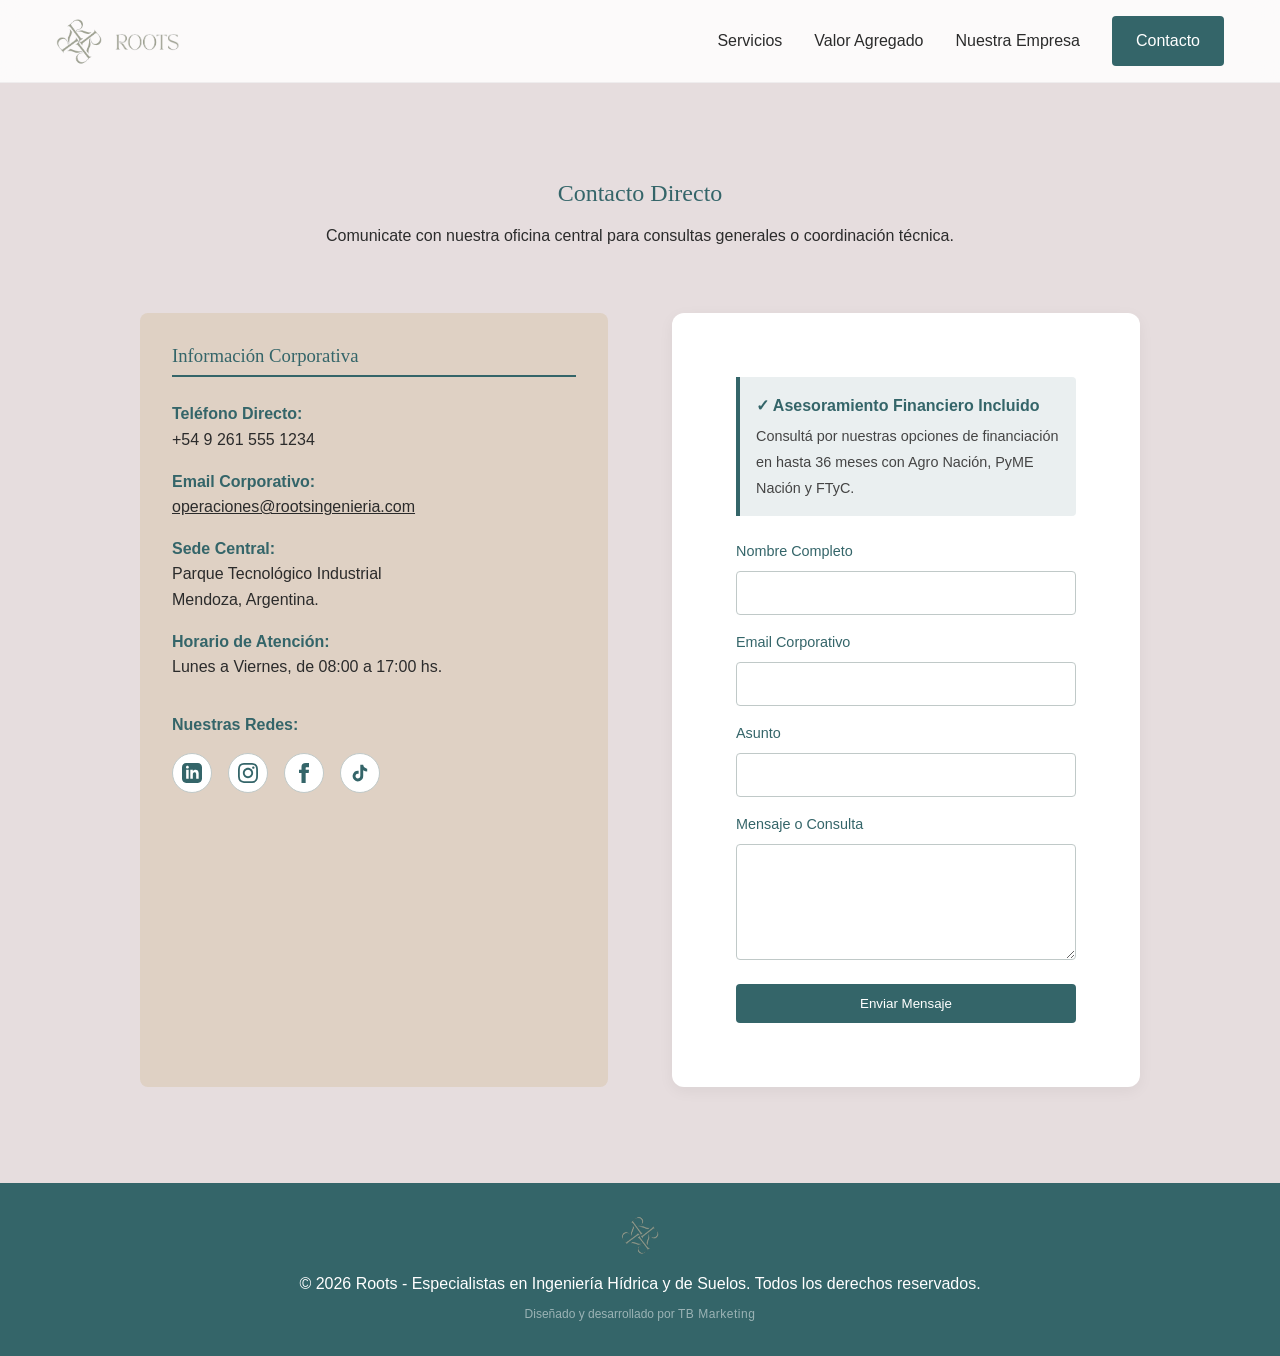
==== public/contacto.html @ 7a791fb0 "chore: move static assets to public directory for cloudflare deploy" ====
<!DOCTYPE html>
<html lang="es">
<head>
    <meta charset="UTF-8">
    <meta name="viewport" content="width=device-width, initial-scale=1.0">
    <title>Contacto | Roots Ingeniería</title>
    <link rel="icon" href="img/favicon.png" type="image/png">
    <meta name="description" content="Comunicate con Roots para consultas generales. Información de contacto, sede central y horarios.">
    
    <!-- Open Graph y Twitter Cards -->
    <meta property="og:type" content="website">
    <meta property="og:url" content="https://www.tudominio-roots.com.ar/">
    <meta property="og:title" content="Roots | Ingeniería Hídrica y Movimiento de Suelos">
    <meta property="og:description" content="Soluciones corporativas de alta eficiencia para el desarrollo agrícola y la gestión estratégica de recursos hídricos en la región de Cuyo.">
    <meta property="og:image" content="https://www.tudominio-roots.com.ar/img/og-roots.png">

    <meta name="twitter:card" content="summary_large_image">
    <meta name="twitter:title" content="Roots | Ingeniería Hídrica y Movimiento de Suelos">
    <meta name="twitter:description" content="Soluciones corporativas de alta eficiencia para el desarrollo agrícola y la gestión estratégica de recursos hídricos en la región de Cuyo.">
    <meta name="twitter:image" content="https://www.tudominio-roots.com.ar/img/og-roots.png">
    
    <!-- CSS y Variables -->
    <link rel="stylesheet" href="style.css?v=2.0">
</head>
<body>
    <!-- Encabezado Corporativo Multidireccional -->
    <header class="site-header">
        <div class="container">
            <a href="index.html" class="brand-logo">
                <img src="img/logo/roots_logo.png" alt="Roots Isotipo" class="logo-icon">
                <img src="img/logo/roots-logo-letras.png" alt="Roots Logotipo" class="logo-text">
            </a>
            <button class="mobile-toggle" aria-label="Abrir menú de navegación">☰</button>
            <!-- Navegación B2B -->
            <nav class="main-nav">
                <ul>
                    <li><a href="servicios.html">Servicios</a></li>
                    <li><a href="valor-agregado.html">Valor Agregado</a></li>
                    <li><a href="nuestra-empresa.html">Nuestra Empresa</a></li>
                    <li><a href="contacto.html" class="btn btn-primary">Contacto</a></li>
                </ul>
            </nav>
        </div>
    </header>
    <div class="menu-overlay"></div>

    <main>
        <!-- Componente: Contacto -->
        <section class="contact-section" id="contacto">
            <div class="container">
                <h1 style="text-align: center;">Contacto Directo</h1>
                <p style="text-align: center; margin-bottom: var(--spacing-lg);">Comunicate con nuestra oficina central para consultas generales o coordinación técnica.</p>
                
                <div style="display: grid; grid-template-columns: repeat(auto-fit, minmax(300px, 1fr)); gap: var(--spacing-lg); max-width: 1000px; margin: 0 auto;">
                    
                    <!-- Información de Contacto -->
                    <div class="contact-info" style="background-color: var(--color-earth-light); padding: var(--spacing-md); border-radius: var(--radius-md);">
                        <h3 style="border-bottom: 2px solid var(--color-primary); padding-bottom: 0.5rem; margin-bottom: 1.5rem;">Información Corporativa</h3>
                        
                        <div style="margin-bottom: 1rem;">
                            <strong style="color: var(--color-primary); display: block;">Teléfono Directo:</strong>
                            <span>+54 9 261 555 1234</span>
                        </div>
                        
                        <div style="margin-bottom: 1rem;">
                            <strong style="color: var(--color-primary); display: block;">Email Corporativo:</strong>
                            <a href="mailto:operaciones@rootsingenieria.com" style="text-decoration: underline;">operaciones@rootsingenieria.com</a>
                        </div>
                        
                        <div style="margin-bottom: 1rem;">
                            <strong style="color: var(--color-primary); display: block;">Sede Central:</strong>
                            <span>Parque Tecnológico Industrial<br>Mendoza, Argentina.</span>
                        </div>
                        
                        <div>
                            <strong style="color: var(--color-primary); display: block;">Horario de Atención:</strong>
                            <span>Lunes a Viernes, de 08:00 a 17:00 hs.</span>
                        </div>

                        <!-- NUEVA SECCIÓN: Nuestras Redes -->
                        <div style="margin-top: 2rem;">
                            <strong style="color: var(--color-primary); display: block; margin-bottom: 0.5rem;">Nuestras Redes:</strong>
                            <div class="social-icons">
                                <a href="#" class="social-icon" aria-label="LinkedIn">
                                    <svg viewBox="0 0 24 24"><path d="M19 0h-14c-2.761 0-5 2.239-5 5v14c0 2.761 2.239 5 5 5h14c2.762 0 5-2.239 5-5v-14c0-2.761-2.238-5-5-5zm-11 19h-3v-11h3v11zm-1.5-12.268c-.966 0-1.75-.79-1.75-1.764s.784-1.764 1.75-1.764 1.75.79 1.75 1.764-.783 1.764-1.75 1.764zm13.5 12.268h-3v-5.604c0-3.368-4-3.113-4 0v5.604h-3v-11h3v1.765c1.396-2.586 7-2.777 7 2.476v6.759z"/></svg>
                                </a>
                                <a href="#" class="social-icon" aria-label="Instagram">
                                    <svg viewBox="0 0 24 24"><path d="M12 2.163c3.204 0 3.584.012 4.85.07 3.252.148 4.771 1.691 4.919 4.919.058 1.265.069 1.645.069 4.849 0 3.205-.012 3.584-.069 4.849-.149 3.225-1.664 4.771-4.919 4.919-1.266.058-1.644.07-4.85.07-3.204 0-3.584-.012-4.849-.07-3.26-.149-4.771-1.699-4.919-4.92-.058-1.265-.07-1.644-.07-4.849 0-3.204.013-3.583.07-4.849.149-3.227 1.664-4.771 4.919-4.919 1.266-.057 1.645-.069 4.849-.069zm0-2.163c-3.259 0-3.667.014-4.947.072-4.358.2-6.78 2.618-6.98 6.98-.059 1.281-.073 1.689-.073 4.948 0 3.259.014 3.668.072 4.948.2 4.358 2.618 6.78 6.98 6.98 1.281.058 1.689.072 4.948.072 3.259 0 3.668-.014 4.948-.072 4.354-.2 6.782-2.618 6.979-6.98.059-1.28.073-1.689.073-4.948 0-3.259-.014-3.667-.072-4.947-.196-4.354-2.617-6.78-6.979-6.98-1.281-.059-1.69-.073-4.949-.073zm0 5.838c-3.403 0-6.162 2.759-6.162 6.162s2.759 6.163 6.162 6.163 6.162-2.759 6.162-6.163-2.759-6.162-6.162-6.162zm0 10.162c-2.209 0-4-1.79-4-4 0-2.209 1.791-4 4-4s4 1.791 4 4c0 2.21-1.791 4-4 4zm6.406-11.845c-.796 0-1.441.645-1.441 1.44s.645 1.44 1.441 1.44c.795 0 1.439-.645 1.439-1.44s-.644-1.44-1.439-1.44z"/></svg>
                                </a>
                                <a href="#" class="social-icon" aria-label="Facebook">
                                    <svg viewBox="0 0 24 24"><path d="M9 8h-3v4h3v12h5v-12h3.642l.358-4h-4v-1.667c0-.955.192-1.333 1.115-1.333h2.885v-5h-3.808c-3.596 0-5.192 1.583-5.192 4.615v3.385z"/></svg>
                                </a>
                                <a href="#" class="social-icon" aria-label="TikTok">
                                    <svg viewBox="0 0 24 24" xmlns="http://www.w3.org/2000/svg">
                                        <path d="M19.59 6.69a4.83 4.83 0 0 1-3.77-4.25V2h-3.45v13.67a2.89 2.89 0 0 1-5.2 1.74 2.89 2.89 0 0 1 2.31-4.64 2.93 2.93 0 0 1 .88.13V9.4a6.84 6.84 0 0 0-1-.05A6.33 6.33 0 0 0 5 20.1a6.34 6.34 0 0 0 10.86-4.43v-7a8.16 8.16 0 0 0 4.77 1.52v-3.4a4.85 4.85 0 0 1-1-.1z"/>
                                    </svg>
                                </a>
                            </div>
                        </div>
                    </div>
                    
                    <!-- Formulario de Contacto Simple -->
                    <div class="contact-form-wrapper quote-wrapper" style="margin: 0; max-width: 100%; box-shadow: 0 4px 15px rgba(0,0,0,0.05);">
                        <div class="finance-badge" style="background-color: rgba(52, 101, 105, 0.1); border-left: 4px solid var(--color-primary); padding: 1rem; margin-bottom: 1.5rem; border-radius: 0 var(--radius-sm) var(--radius-sm) 0;">
                            <strong style="color: var(--color-primary); display: block; margin-bottom: 0.3rem;">✓ Asesoramiento Financiero Incluido</strong>
                            <span style="font-size: 0.9rem; color: #444;">Consultá por nuestras opciones de financiación en hasta 36 meses con Agro Nación, PyME Nación y FTyC.</span>
                        </div>
                        <form class="quote-form" action="#" method="POST">
                            <div class="form-group-full">
                                <label for="nombre_contacto" class="form-label">Nombre Completo</label>
                                <input type="text" id="nombre_contacto" name="nombre_contacto" class="form-control" required>
                            </div>
                            <div class="form-group-full">
                                <label for="email_contacto" class="form-label">Email Corporativo</label>
                                <input type="email" id="email_contacto" name="email_contacto" class="form-control" required>
                            </div>
                            <div class="form-group-full">
                                <label for="asunto" class="form-label">Asunto</label>
                                <input type="text" id="asunto" name="asunto" class="form-control" required>
                            </div>
                            <div class="form-group-full">
                                <label for="mensaje" class="form-label">Mensaje o Consulta</label>
                                <textarea id="mensaje" name="mensaje" class="form-control" rows="5" required></textarea>
                            </div>
                            <button type="submit" class="btn btn-primary" style="width: 100%;">Enviar Mensaje</button>
                        </form>
                    </div>

                </div>
            </div>
        </section>
    </main>

    <!-- Pie de Página -->
    <footer class="site-footer">
        <div class="container">
            <img src="img/logo/roots_logo.png" alt="Roots" style="max-height: 40px; margin: 0 auto 1rem; display: block; opacity: 0.8;">
            <p>&copy; 2026 Roots - Especialistas en Ingeniería Hídrica y de Suelos. Todos los derechos reservados.</p>
            <p style="font-size: 0.75rem; margin-top: 0.5rem; opacity: 0.5; font-weight: 300;">Diseñado y desarrollado por <strong style="font-weight: 500; letter-spacing: 0.5px;">TB Marketing</strong></p>
        </div>
    </footer>
    <script>
        document.addEventListener('DOMContentLoaded', () => {
            const mobileToggle = document.querySelector('.mobile-toggle');
            const mainNav = document.querySelector('.main-nav');
            const menuOverlay = document.querySelector('.menu-overlay');

            function toggleMenu() {
                mainNav.classList.toggle('active');
                menuOverlay.classList.toggle('active');
                mobileToggle.innerHTML = mainNav.classList.contains('active') ? '✕' : '☰';
            }

            mobileToggle.addEventListener('click', toggleMenu);
            menuOverlay.addEventListener('click', toggleMenu);
        });
    </script>
</body>
</html>
---- public/style.css ----
KW/*
 * Roots Corporate Website
 * Design System and Styling
 */

/* Tipografía de Google Fonts (Poppins para UI/Texto) */
@import url('https://fonts.googleapis.com/css2?family=Poppins:wght@300;400;500;600;700&display=swap');

/* Fuentes Custom (RoxboroughCF y Tan pearl) - Requieren archivos locales en /fonts */
@font-face {
    font-family: 'RoxboroughCF';
    src: url('fonts/RoxboroughCF-Regular.woff2') format('woff2'),
         url('fonts/RoxboroughCF-Regular.woff') format('woff');
    font-weight: normal;
    font-style: normal;
    font-display: swap; /* Core Web Vitals: Prevenir FOIT */
}

@font-face {
    font-family: 'RoxboroughCF';
    src: url('fonts/RoxboroughCF-Bold.woff2') format('woff2'),
         url('fonts/RoxboroughCF-Bold.woff') format('woff');
    font-weight: bold;
    font-style: normal;
    font-display: swap;
}

@font-face {
    font-family: 'Tan pearl';
    src: url('fonts/TAN-PEARL.woff2') format('woff2'),
         url('fonts/TAN-PEARL.woff') format('woff');
    font-weight: normal;
    font-style: normal;
    font-display: swap;
}

/* Sistema de Diseño: Variables Globales */
:root {
    /* Paleta de Colores (Brand Guidelines) */
    --color-primary: #346569;     /* Verde/Teal oscuro: Navegación, CTAs, confianza */
    --color-earth-dark: #9fa291;  /* Tono tierra oscuro: Fondos secundarios, contraste */
    --color-earth-light: #dfd1c4; /* Tono tierra claro: Tarjetas, bloques de servicios */
    --color-gray-dark: #c0c9c8;   /* Gris medio: Bordes, divisiones, textos secundarios */
    --color-gray-light: #e6ddde;  /* Gris muy claro: Fondos generales, respiro visual */

    /* Tipografía */
    --font-heading: 'RoxboroughCF', serif;
    --font-body: 'Poppins', sans-serif;
    --font-logo: 'Tan pearl', serif;

    /* Espaciado y Layout (Grid de 8px base) */
    --container-max-width: 1200px;
    --spacing-xs: 0.5rem;
    --spacing-sm: 1rem;
    --spacing-md: 2rem;
    --spacing-lg: 4rem;
    --spacing-xl: 6rem;
    
    /* Bordes (Solidez corporativa) */
    --radius-sm: 4px;
    --radius-md: 8px;
    --radius-lg: 12px;
}

/* ==========================================================================
   CSS Reset & Base
   ========================================================================== */
*, *::before, *::after {
    box-sizing: border-box;
    margin: 0;
    padding: 0;
}

/* Bloqueo estricto de desbordes horizontales */
html, body {
    overflow-x: hidden;
    width: 100%;
}

body {
    font-family: var(--font-body);
    color: #2b2b2b; /* Alto contraste para lectura técnica */
    background-color: var(--color-gray-light);
    line-height: 1.6;
    -webkit-font-smoothing: antialiased;
    -moz-osx-font-smoothing: grayscale;
}

h1, h2, h3, h4, h5, h6 {
    font-family: var(--font-heading);
    color: var(--color-primary);
    font-weight: normal;
    line-height: 1.2;
    margin-bottom: var(--spacing-sm);
}

a {
    text-decoration: none;
    color: inherit;
    transition: color 0.3s ease;
}

a:hover {
    color: var(--color-primary);
}

/* Optimización Core Web Vitals: Cero CLS en multimedia */
img, video, picture {
    display: block;
    max-width: 100%;
    height: auto;
}

.img-responsive {
    width: 100%;
    height: auto;
    object-fit: cover;
}

.border-radius-sm {
    border-radius: var(--radius-sm);
}


/* ==========================================================================
   Utilidades Estructurales
   ========================================================================== */
.container {
    width: 100%;
    max-width: var(--container-max-width);
    margin: 0 auto;
    padding: 0 var(--spacing-sm);
}

section {
    padding: var(--spacing-xl) 0;
}

/* ==========================================================================
   Componentes Globales
   ========================================================================== */
/* Contenedor del Logo Combinado (Imagotipo) */
.brand-logo {
    display: flex;
    align-items: center;
    gap: 12px; /* Separación elegante entre el ícono y las letras */
    text-decoration: none;
}

/* Control estricto del tamaño del Ícono (Monograma) */
.brand-logo .logo-icon {
    max-height: 48px; /* Tamaño base corporativo */
    width: auto;
    object-fit: contain;
    display: block;
}

/* Control estricto del tamaño de las Letras */
.brand-logo .logo-text {
    max-height: 22px; /* Las letras deben ser visualmente más pequeñas en alto que el ícono */
    width: auto;
    object-fit: contain;
    display: block;
}

.btn {
    display: inline-flex;
    justify-content: center;
    align-items: center;
    padding: 0.75rem 1.5rem;
    border-radius: var(--radius-sm);
    font-family: var(--font-body);
    font-weight: 500;
    text-align: center;
    cursor: pointer;
    transition: background-color 0.3s ease, color 0.3s ease, transform 0.2s ease;
    border: none;
}

.btn-primary {
    background-color: var(--color-primary);
    color: #fff;
}

.btn-primary:hover {
    background-color: #234749; /* Darker primary for hover */
    color: #fff;
}

/* ==========================================================================
   Layout B2B Modular
   ========================================================================== */
/* Header */
.site-header {
    position: sticky;
    top: 0;
    z-index: 1000;
    background-color: rgba(255, 255, 255, 0.85); /* Blanco semi-transparente */
    backdrop-filter: blur(12px);
    -webkit-backdrop-filter: blur(12px);
    transition: background-color 0.3s ease, box-shadow 0.3s ease, padding 0.3s ease;
    border-bottom: 1px solid rgba(0, 0, 0, 0.05);
    padding: var(--spacing-sm) 0;
}

.site-header .container {
    display: flex;
    justify-content: space-between;
    align-items: center;
}

.main-nav ul {
    list-style: none;
    display: flex;
    gap: var(--spacing-md);
    align-items: center;
}

.main-nav a {
    font-weight: 500;
}

/* Componente 1: Hero */
.hero {
    position: relative;
    padding: 10rem 0;
    color: #fff;
    overflow: hidden;
}

.hero-bg {
    position: absolute;
    top: 0;
    left: 0;
    width: 100%;
    height: 100%;
    z-index: -2;
}

.hero-bg img {
    width: 100%;
    height: 100%;
    object-fit: cover;
}

/* Overlay para contraste de texto B2B */
.hero::after {
    content: '';
    position: absolute;
    top: 0;
    left: 0;
    width: 100%;
    height: 100%;
    background: rgba(52, 101, 105, 0.75); /* --color-primary con opacidad */
    z-index: -1;
}

.hero-content h1 {
    color: #fff;
    font-size: clamp(2.5rem, 5vw, 4.5rem); /* Tipografía fluida */
    max-width: 800px;
}

.hero-content p {
    font-size: 1.25rem;
    max-width: 600px;
    margin-bottom: var(--spacing-md);
}

/* Componente 2: Tríada de Valor */
.value-triad {
    background-color: #fff;
}

.grid-3-col {
    display: grid;
    grid-template-columns: repeat(auto-fit, minmax(300px, 1fr));
    gap: var(--spacing-md);
}

.value-card {
    background-color: var(--color-earth-light);
    padding: var(--spacing-md);
    border-radius: var(--radius-md);
    border-top: 4px solid var(--color-primary); /* Elemento de solidez técnica */
    transition: transform 0.3s ease;
}

.value-card:hover {
    transform: translateY(-5px);
}

.value-card p {
    color: #4a4a4a;
}

/* Componente 3: Servicios */
.services-grid {
    display: grid;
    grid-template-columns: repeat(auto-fit, minmax(260px, 1fr));
    gap: var(--spacing-md);
    margin-top: var(--spacing-lg);
}

.service-card {
    background-color: #fff;
    border-radius: var(--radius-md);
    overflow: hidden;
    box-shadow: 0 4px 6px rgba(0,0,0,0.05);
    border: 1px solid var(--color-gray-dark);
}

.service-card img {
    width: 100%;
    aspect-ratio: 16/9; /* Core Web Vitals: Mantiene el layout estable */
    object-fit: cover;
}

.service-card-content {
    padding: var(--spacing-sm);
}

.service-card h3 {
    font-size: 1.5rem;
}

/* Componente 4: Formulario de Cotización */
.quote-section {
    background-color: var(--color-earth-dark);
}

.quote-section h2, .quote-section > .container > p {
    color: #fff;
    text-align: center;
}

.quote-wrapper {
    background-color: #fff;
    color: #333;
    padding: var(--spacing-lg);
    border-radius: var(--radius-lg);
    max-width: 800px;
    margin: var(--spacing-md) auto 0;
    box-shadow: 0 10px 30px rgba(0,0,0,0.1);
}

.quote-form .form-row {
    display: flex;
    flex-wrap: wrap;
    gap: var(--spacing-md);
    margin-bottom: var(--spacing-sm);
}

.quote-form .form-group {
    flex: 1 1 calc(50% - var(--spacing-md));
    min-width: 250px;
}

.form-group-full {
    width: 100%;
    margin-bottom: var(--spacing-sm);
}

.form-label {
    display: block;
    margin-bottom: 0.5rem;
    font-weight: 500;
    font-size: 0.9rem;
    color: var(--color-primary);
}

.form-control {
    width: 100%;
    padding: 0.75rem;
    border: 1px solid var(--color-gray-dark);
    border-radius: var(--radius-sm);
    font-family: var(--font-body);
    font-size: 1rem;
    transition: border-color 0.3s ease, box-shadow 0.3s ease;
}

.form-control:focus {
    outline: none;
    border-color: var(--color-primary);
    box-shadow: 0 0 0 3px rgba(52, 101, 105, 0.1);
}

textarea.form-control {
    resize: vertical;
}

.site-footer {
    background-color: var(--color-primary);
    color: #fff;
    padding: var(--spacing-md) 0;
    text-align: center;
}

/* ==========================================================================
   Nuevas Clases Corporativas (Refactorización)
   ========================================================================== */

/* Filas Alternas (Servicios) */
.service-row {
    display: flex;
    flex-wrap: wrap;
    align-items: center;
    gap: var(--spacing-lg);
    margin-bottom: var(--spacing-xl);
}

.service-row-reverse {
    flex-direction: row-reverse;
}

.service-row-image, .service-row-content {
    flex: 1 1 500px;
}

.service-row-image img {
    border-radius: var(--radius-lg);
    box-shadow: 0 15px 35px rgba(0,0,0,0.1);
}

.service-row-content h2 {
    font-size: 2.5rem;
    margin-bottom: var(--spacing-md);
}

.service-row-content ul {
    list-style: none;
    margin-top: var(--spacing-md);
}

.service-row-content li {
    position: relative;
    padding-left: 1.5rem;
    margin-bottom: 0.5rem;
    font-weight: 500;
}

.service-row-content li::before {
    content: '→';
    position: absolute;
    left: 0;
    color: var(--color-primary);
}

/* Banner Ambiental */
.eco-banner {
    background-color: var(--color-primary);
    color: #fff;
    padding: var(--spacing-lg) 0;
    text-align: center;
}

.eco-banner h2 {
    color: #fff;
    margin-bottom: var(--spacing-sm);
}

.eco-banner p {
    max-width: 800px;
    margin: 0 auto;
    font-size: 1.1rem;
    opacity: 0.9;
}

/* Grid del Equipo */
.team-grid {
    display: grid;
    grid-template-columns: repeat(auto-fit, minmax(250px, 1fr));
    gap: var(--spacing-lg);
    margin-top: var(--spacing-lg);
}

.team-member {
    text-align: center;
}

.team-photo {
    width: 200px;
    height: 200px;
    margin: 0 auto var(--spacing-sm);
    border-radius: 50%;
    overflow: hidden;
    border: 5px solid var(--color-earth-light);
}

.team-photo img {
    width: 100%;
    height: 100%;
    object-fit: cover;
}

.team-member h4 {
    font-family: var(--font-body);
    font-weight: 700;
    margin-bottom: 0.2rem;
}

.team-member span {
    color: var(--color-primary);
    font-size: 0.9rem;
    text-transform: uppercase;
    letter-spacing: 1px;
}

/* Redes Sociales (Omnicanal) */
.social-icons {
    display: flex;
    gap: var(--spacing-sm);
    margin-top: var(--spacing-sm);
}

.social-icon {
    display: flex;
    justify-content: center;
    align-items: center;
    width: 40px;
    height: 40px;
    border-radius: 50%;
    background-color: #fff;
    color: var(--color-primary);
    border: 1px solid var(--color-gray-dark);
    transition: all 0.3s ease;
}

.social-icon svg {
    width: 20px;
    height: 20px;
    fill: currentColor;
}

.social-icon:hover {
    background-color: var(--color-primary);
    color: #fff;
    transform: scale(1.1);
}

/* Diferenciales */
.diff-grid {
    display: grid;
    grid-template-columns: repeat(auto-fit, minmax(200px, 1fr));
    gap: var(--spacing-md);
    margin: var(--spacing-lg) 0;
}

.diff-item {
    text-align: center;
    padding: var(--spacing-md);
    background: #fff;
    border-radius: var(--radius-md);
    box-shadow: 0 5px 15px rgba(0,0,0,0.05);
}

.diff-item h4 {
    font-family: var(--font-body);
    font-weight: 600;
    color: var(--color-primary);
}

/* ==========================================================================
   Showcase de Obras Realizadas
   ========================================================================== */
.project-showcase {
    background-color: #fff;
}

.project-grid {
    display: grid;
    grid-template-columns: repeat(3, 1fr);
    gap: 30px;
}

.project-item {
    position: relative;
    overflow: hidden;
    border-radius: var(--radius-md);
    aspect-ratio: 4/3;
    cursor: pointer;
}

.project-item img {
    width: 100%;
    height: 100%;
    object-fit: cover;
    transition: transform 0.6s cubic-bezier(0.165, 0.84, 0.44, 1);
}

.project-overlay {
    position: absolute;
    top: 0;
    left: 0;
    width: 100%;
    height: 100%;
    background-color: rgba(52, 101, 105, 0.85); /* --color-primary transparente */
    display: flex;
    flex-direction: column;
    justify-content: center;
    align-items: center;
    text-align: center;
    padding: var(--spacing-md);
    opacity: 0;
    transition: opacity 0.4s ease;
}

.project-item:hover img {
    transform: scale(1.08);
}

.project-item:hover .project-overlay {
    opacity: 1;
}

.project-location {
    font-family: var(--font-body);
    color: var(--color-earth-light);
    font-size: 0.9rem;
    text-transform: uppercase;
    letter-spacing: 2px;
    margin-bottom: 0.5rem;
    transform: translateY(20px);
    transition: transform 0.4s ease;
}

.project-title {
    font-family: var(--font-heading);
    color: #fff;
    font-size: 1.8rem;
    margin-bottom: 0;
    transform: translateY(20px);
    transition: transform 0.4s ease 0.1s;
}

.project-item:hover .project-location,
.project-item:hover .project-title {
    transform: translateY(0);
}

/* ==========================================================================
   OPTIMIZACIÓN MÓVIL (Mobile-First & Responsive)
   ========================================================================== */
@media (max-width: 768px) {
    /* 1. Reducción dinámica de espaciados base */
    :root {
        --spacing-md: 1.5rem;
        --spacing-lg: 2.5rem;
        --spacing-xl: 3.5rem;
    }

    /* 2. Ajustes de Tipografía y Layout Base */
    h1 { font-size: 2.2rem !important; }
    h2 { font-size: 1.8rem !important; }
    
    section { padding: var(--spacing-lg) 0; }
    .hero { padding: 6rem 0 4rem 0; }

    /* 3. Menú Hamburguesa y Navegación Móvil */
    .mobile-toggle {
        display: block !important;
        background: none;
        border: none;
        font-size: 2rem;
        color: var(--color-primary);
        cursor: pointer;
        z-index: 1100;
    }

    .main-nav {
        position: fixed;
        top: 0;
        right: -100%;
        width: 80%;
        max-width: 300px;
        height: 100vh;
        background-color: #fff;
        box-shadow: -5px 0 15px rgba(0,0,0,0.1);
        display: flex;
        flex-direction: column;
        justify-content: center;
        transition: right 0.4s cubic-bezier(0.165, 0.84, 0.44, 1);
        z-index: 1050;
    }

    .main-nav.active {
        right: 0;
    }

    .main-nav ul {
        flex-direction: column;
        gap: var(--spacing-md);
        padding: var(--spacing-md);
        width: 100%;
    }

    .main-nav a {
        font-size: 1.2rem;
        display: block;
        width: 100%;
        text-align: left;
    }

    .main-nav .btn {
        width: 100%;
        text-align: center;
    }

    /* Overlay oscuro cuando el menú está abierto */
    .menu-overlay {
        position: fixed;
        top: 0;
        left: 0;
        width: 100%;
        height: 100%;
        background: rgba(0,0,0,0.5);
        z-index: 990; /* Corregido: ahora está por debajo del header (1000) */
        display: none;
        opacity: 0;
        transition: opacity 0.3s ease;
    }
    .menu-overlay.active {
        display: block;
        opacity: 1;
    }

    /* 4. Ajustes de Componentes B2B (Touch-friendly) */
    .service-row, .service-row-reverse {
        flex-direction: column !important;
        gap: var(--spacing-md);
    }
    
    .service-row-image, .service-row-content {
        flex: 1 1 100%;
        width: 100%;
    }

    .btn {
        width: 100%; /* Botones a lo ancho de la pantalla para el pulgar */
        padding: 1rem;
    }

    .quote-form .form-group {
        flex: 1 1 100%; /* Inputs al 100% en móviles */
    }

    .team-photo {
        width: 150px;
        height: 150px;
    }

    /* 5. Ajustes Obras Showcase */
    .project-grid {
        grid-template-columns: 1fr;
    }
}

/* Ocultar botón hamburguesa en escritorio */
.mobile-toggle { display: none; }

/* ==========================================================================
   Estilos del Modal de Proyectos (Lightbox)
   ========================================================================== */
.custom-modal {
    display: none;
    position: fixed;
    top: 0; left: 0; width: 100%; height: 100%;
    background-color: rgba(0, 0, 0, 0.85);
    z-index: 2000;
    align-items: center;
    justify-content: center;
    opacity: 0;
    transition: opacity 0.3s ease;
}

.custom-modal.active {
    display: flex;
    opacity: 1;
}

.modal-dialog {
    background: #fff;
    width: 90%;
    max-width: 1000px;
    border-radius: var(--radius-lg);
    position: relative;
    overflow: hidden;
    box-shadow: 0 25px 50px rgba(0,0,0,0.2);
    transform: scale(0.95);
    transition: transform 0.3s ease;
}

.custom-modal.active .modal-dialog {
    transform: scale(1);
}

.close-modal {
    position: absolute;
    top: 15px; right: 20px;
    font-size: 2rem;
    color: var(--color-primary);
    cursor: pointer;
    z-index: 10;
    line-height: 1;
    background: #fff;
    border-radius: 50%;
    width: 40px; height: 40px;
    display: flex; align-items: center; justify-content: center;
    box-shadow: 0 2px 10px rgba(0,0,0,0.1);
}

.modal-grid {
    display: flex;
    flex-wrap: wrap;
}

.modal-image-wrapper {
    flex: 1 1 50%;
    min-height: 300px;
}

.modal-image-wrapper img {
    width: 100%; height: 100%;
    object-fit: cover;
}

.modal-info-wrapper {
    flex: 1 1 50%;
    padding: var(--spacing-md);
    display: flex;
    flex-direction: column;
    justify-content: center;
}

.modal-subtitle {
    color: var(--color-earth-dark);
    font-weight: 600;
    text-transform: uppercase;
    letter-spacing: 1px;
    font-size: 0.85rem;
    margin-bottom: var(--spacing-sm);
    border-bottom: 2px solid var(--color-primary);
    padding-bottom: 0.5rem;
    display: inline-block;
}

.modal-specs p {
    margin-bottom: 0.8rem;
    font-size: 0.95rem;
    line-height: 1.6;
}

.modal-specs strong {
    color: var(--color-primary);
}

/* ==========================================================================
   RESPONSIVIDAD DEL MODAL DE PROYECTOS (MÓVIL)
   ========================================================================== */
@media (max-width: 768px) {
    .modal-dialog {
        width: 95%; /* Ocupa casi toda la pantalla */
        max-height: 85vh; /* Deja un margen para ver el fondo */
        overflow-y: auto; /* Permite hacer scroll interno si hay mucho texto */
        display: flex;
        flex-direction: column;
    }

    .modal-grid {
        display: flex;
        flex-direction: column; /* Fuerza apilamiento vertical */
        flex-wrap: nowrap;
    }

    .modal-image-wrapper {
        flex: none;
        width: 100%;
        height: 220px; /* Altura fija y predecible para la imagen */
        min-height: 220px;
    }

    .modal-info-wrapper {
        flex: none;
        width: 100%;
        padding: 1.5rem 1.2rem; /* Respiro lateral y vertical para el texto */
    }

    /* Ajustes Tipográficos Internos para Móvil */
    .modal-info-wrapper h3 {
        font-size: 1.4rem;
        line-height: 1.2;
        margin-bottom: 0.5rem;
    }

    .modal-subtitle {
        font-size: 0.75rem;
        margin-bottom: 1rem;
    }

    .modal-specs p {
        font-size: 0.9rem;
        margin-bottom: 0.6rem;
    }

    /* Corrección del botón truncado */
    .modal-info-wrapper .btn {
        width: 100%;
        padding: 1rem;
        font-size: 0.95rem;
        white-space: normal; /* Permite que el texto largo baje a dos líneas si es necesario */
        line-height: 1.4;
        height: auto;
        text-align: center;
        margin-top: 1rem;
    }

    /* Ajuste de la 'X' para cerrar en móvil */
    .close-modal {
        top: 10px;
        right: 10px;
        width: 35px;
        height: 35px;
        font-size: 1.5rem;
        background: rgba(255,255,255,0.9); /* Asegura contraste sobre cualquier foto */
    }
}

/* ==========================================================================
   Calculadora Interactiva (Lead Magnet)
   ========================================================================== */
.calculator-grid {
    display: flex;
    flex-wrap: wrap;
    gap: var(--spacing-lg);
    background: #fff;
    border-radius: var(--radius-lg);
    box-shadow: 0 15px 40px rgba(0,0,0,0.08);
    overflow: hidden;
    margin-top: var(--spacing-md);
}

.calc-inputs {
    flex: 1 1 50%;
    padding: var(--spacing-lg);
    background-color: #fff;
}

.calc-results {
    flex: 1 1 40%;
    padding: var(--spacing-lg);
    background-color: var(--color-primary);
    color: #fff;
    display: flex;
    flex-direction: column;
    justify-content: center;
}

.calc-results h3 {
    color: var(--color-earth-light);
    margin-bottom: var(--spacing-md);
    border-bottom: 1px solid rgba(255,255,255,0.2);
    padding-bottom: 0.5rem;
}

.result-box {
    background: rgba(0,0,0,0.15);
    padding: 1.5rem;
    border-radius: var(--radius-md);
    margin-bottom: var(--spacing-sm);
    display: flex;
    flex-direction: column;
}

.result-label {
    font-size: 0.9rem;
    text-transform: uppercase;
    letter-spacing: 1px;
    opacity: 0.9;
    margin-bottom: 0.5rem;
}

.result-value {
    font-size: 2.5rem;
    font-family: var(--font-heading);
    font-weight: 700;
    color: #fff;
}

.calc-disclaimer {
    font-size: 0.8rem;
    opacity: 0.7;
    margin-top: 1rem;
    line-height: 1.4;
}

@media (max-width: 768px) {
    .calc-inputs, .calc-results {
        flex: 1 1 100%;
        padding: var(--spacing-md);
    }
    .result-value {
        font-size: 2rem;
    }
}

/* ==========================================================================
   Efectos de Tarjetas de Financiación
   ========================================================================== */
.finance-item {
    transition: transform 0.3s ease, box-shadow 0.3s ease;
    cursor: default;
}
.finance-item:hover {
    transform: translateY(-5px);
    box-shadow: 0 10px 20px rgba(0,0,0,0.05);
    background: #fff !important;
    border-color: var(--color-primary) !important;
}

/* ==========================================================================
   CORRECCIÓN RESPONSIVE PARA PORTFOLIO (style.css)
   ========================================================================== */
@media (max-width: 768px) {
    /* 1. Grid a 1 columna y espaciado móvil */
    .project-grid {
        grid-template-columns: 1fr; /* Una obra por fila */
        gap: var(--spacing-md); /* Espacio ameno entre obras */
        padding: 0 var(--spacing-sm); /* Respiro lateral */
    }

    /* 2. Ajuste del ítem y desactivación de hover transforms */
    .project-item {
        border-radius: var(--radius-md);
        height: 60vw; /* Altura relativa al ancho de pantalla para impacto visual */
        min-height: 250px;
    }

    .project-item:hover img {
        transform: none !important; /* Desactivar zoom en móvil */
    }

    /* 3. Re-diseño del Overlay para Móvil (Siempre Visible) */
    .project-overlay {
        opacity: 1 !important; /* Forzar visibilidad siempre */
        background: linear-gradient(to top, rgba(0,0,0,0.85) 0%, transparent 100%) !important; /* Degradado oscuro inferior para legibilidad */
        display: flex;
        flex-direction: column-reverse; /* Título abajo, ubicación arriba */
        justify-content: flex-start;
        align-items: flex-start;
        padding: 1.5rem !important; /* Padding Touch-friendly */
        transform: translateY(0) !important; /* Sin movimiento */
    }

    /* Ajuste tipográfico dentro del overlay móvil */
    .project-overlay span {
        font-size: 0.8rem;
        margin-bottom: 0.3rem;
        color: var(--color-earth-light);
    }

    .project-overlay h3 {
        font-size: 1.3rem;
        margin: 0;
        line-height: 1.2;
    }
}

/* ==========================================================================
   CORRECCIÓN DE LEGIBILIDAD: MISIÓN Y VISIÓN
   ========================================================================== */
.mission-vision .value-card {
    position: relative;
    overflow: hidden;
    color: #fff !important;
    z-index: 1;
    border: none !important;
}

.mission-vision .value-card h3,
.mission-vision .value-card p {
    color: #fff !important;
    position: relative;
    z-index: 2;
    text-shadow: 0 2px 5px rgba(0,0,0,0.8); /* Despega el texto del fondo */
}

.mission-vision .value-card::before {
    content: '';
    position: absolute;
    top: 0; left: 0; width: 100%; height: 100%;
    background: rgba(15, 30, 31, 0.65); /* Overlay oscuro basado en --color-primary */
    z-index: 0;
    pointer-events: none;
}
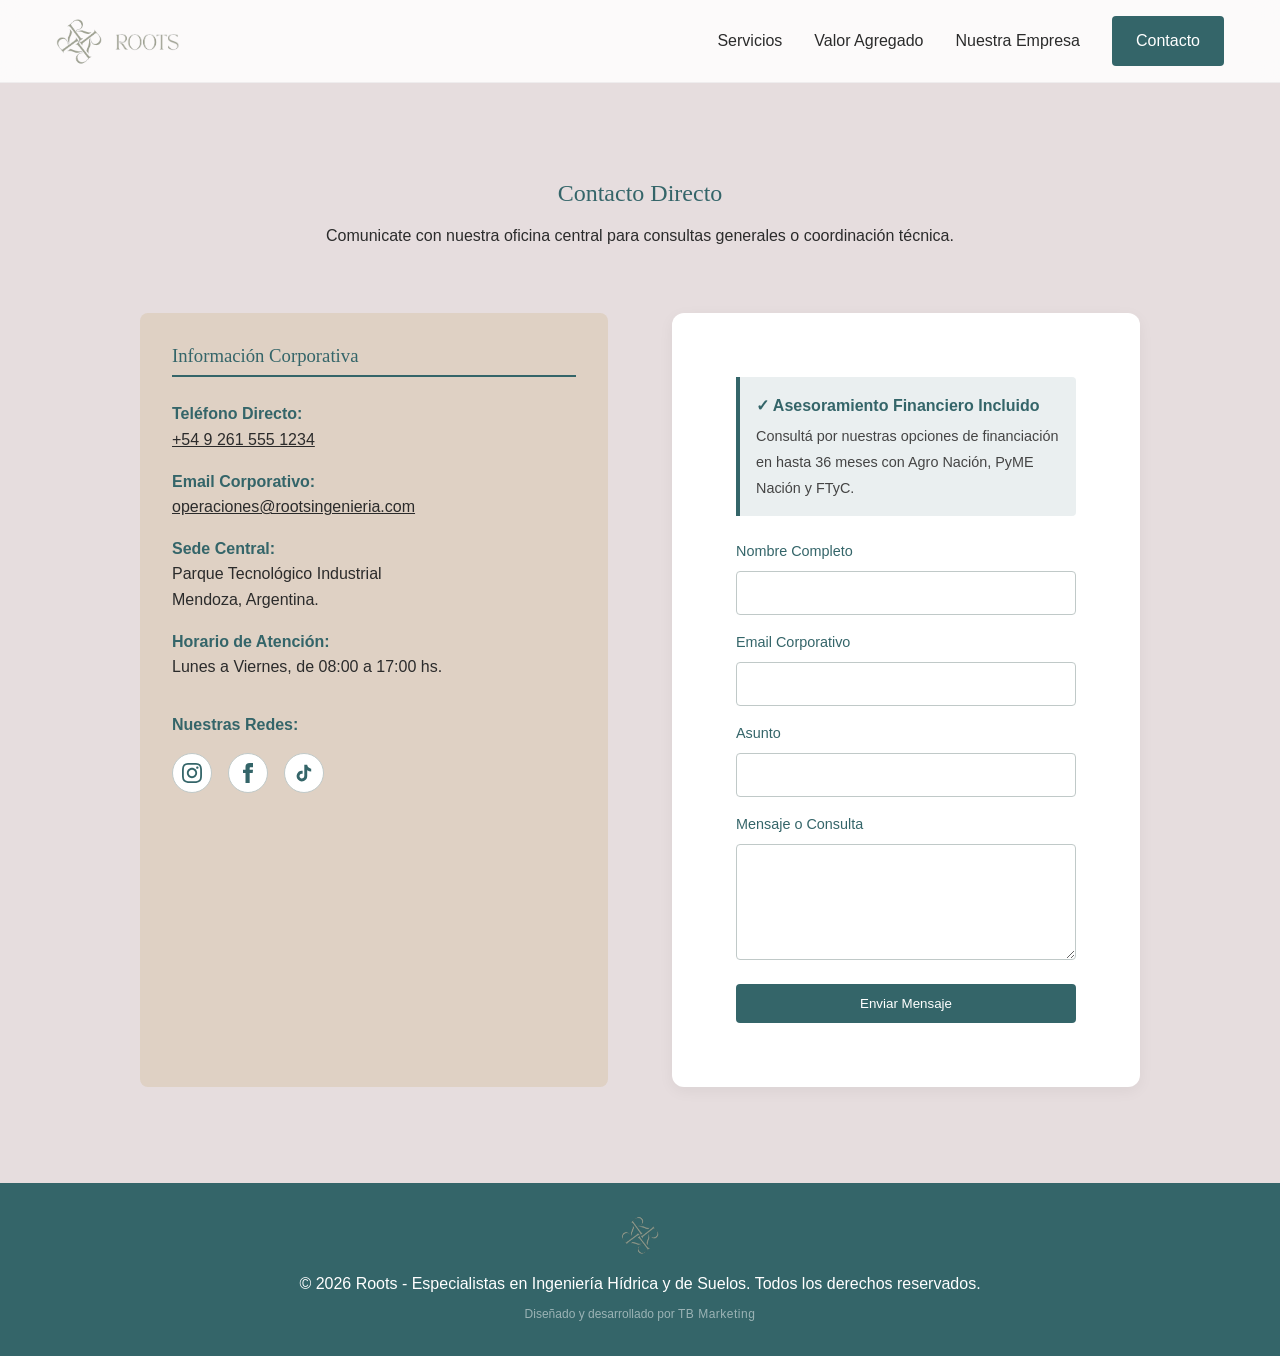
==== commit 30e195fa: "fix: update contact data, implement interactive mail/wa links, and replace linkedin with official so" ====
--- a/public/contacto.html
+++ b/public/contacto.html
@@ -4,20 +4,20 @@
     <meta charset="UTF-8">
     <meta name="viewport" content="width=device-width, initial-scale=1.0">
     <title>Contacto | Roots Ingeniería</title>
-    <link rel="icon" href="img/favicon.png" type="image/png">
+    <link rel="icon" href="/img/favicon.png" type="image/png">
     <meta name="description" content="Comunicate con Roots para consultas generales. Información de contacto, sede central y horarios.">
     
     <!-- Open Graph y Twitter Cards -->
     <meta property="og:type" content="website">
-    <meta property="og:url" content="https://www.tudominio-roots.com.ar/">
+    <meta property="og:url" content="https://roots-ingenieria-web.pages.dev/">
     <meta property="og:title" content="Roots | Ingeniería Hídrica y Movimiento de Suelos">
     <meta property="og:description" content="Soluciones corporativas de alta eficiencia para el desarrollo agrícola y la gestión estratégica de recursos hídricos en la región de Cuyo.">
-    <meta property="og:image" content="https://www.tudominio-roots.com.ar/img/og-roots.png">
+    <meta property="og:image" content="https://roots-ingenieria-web.pages.dev/img/og-roots.png">
 
     <meta name="twitter:card" content="summary_large_image">
     <meta name="twitter:title" content="Roots | Ingeniería Hídrica y Movimiento de Suelos">
     <meta name="twitter:description" content="Soluciones corporativas de alta eficiencia para el desarrollo agrícola y la gestión estratégica de recursos hídricos en la región de Cuyo.">
-    <meta name="twitter:image" content="https://www.tudominio-roots.com.ar/img/og-roots.png">
+    <meta name="twitter:image" content="https://roots-ingenieria-web.pages.dev/img/og-roots.png">
     
     <!-- CSS y Variables -->
     <link rel="stylesheet" href="style.css?v=2.0">
@@ -48,49 +48,46 @@
         <!-- Componente: Contacto -->
         <section class="contact-section" id="contacto">
             <div class="container">
-                <h1 style="text-align: center;">Contacto Directo</h1>
-                <p style="text-align: center; margin-bottom: var(--spacing-lg);">Comunicate con nuestra oficina central para consultas generales o coordinación técnica.</p>
+                <h1 data-cms-text="hero_title" style="text-align: center;">Contacto Directo</h1>
+                <p data-cms-text="hero_subtitle" style="text-align: center; margin-bottom: var(--spacing-lg);">Comunicate con nuestra oficina central para consultas generales o coordinación técnica.</p>
                 
                 <div style="display: grid; grid-template-columns: repeat(auto-fit, minmax(300px, 1fr)); gap: var(--spacing-lg); max-width: 1000px; margin: 0 auto;">
                     
                     <!-- Información de Contacto -->
                     <div class="contact-info" style="background-color: var(--color-earth-light); padding: var(--spacing-md); border-radius: var(--radius-md);">
-                        <h3 style="border-bottom: 2px solid var(--color-primary); padding-bottom: 0.5rem; margin-bottom: 1.5rem;">Información Corporativa</h3>
+                        <h3 data-cms-text="info_title" style="border-bottom: 2px solid var(--color-primary); padding-bottom: 0.5rem; margin-bottom: 1.5rem;">Información Corporativa</h3>
                         
                         <div style="margin-bottom: 1rem;">
                             <strong style="color: var(--color-primary); display: block;">Teléfono Directo:</strong>
-                            <span>+54 9 261 555 1234</span>
+                            <a href="https://wa.me/5492617533375" data-cms-text="phone" style="text-decoration: underline; color: inherit;">+54 9 261 555 1234</a>
                         </div>
                         
                         <div style="margin-bottom: 1rem;">
                             <strong style="color: var(--color-primary); display: block;">Email Corporativo:</strong>
-                            <a href="mailto:operaciones@rootsingenieria.com" style="text-decoration: underline;">operaciones@rootsingenieria.com</a>
+                            <a data-cms-text="email" href="mailto:roots.mza@gmail.com" style="text-decoration: underline;">operaciones@rootsingenieria.com</a>
                         </div>
                         
                         <div style="margin-bottom: 1rem;">
                             <strong style="color: var(--color-primary); display: block;">Sede Central:</strong>
-                            <span>Parque Tecnológico Industrial<br>Mendoza, Argentina.</span>
+                            <span data-cms-text="address">Parque Tecnológico Industrial<br>Mendoza, Argentina.</span>
                         </div>
                         
                         <div>
                             <strong style="color: var(--color-primary); display: block;">Horario de Atención:</strong>
-                            <span>Lunes a Viernes, de 08:00 a 17:00 hs.</span>
+                            <span data-cms-text="hours">Lunes a Viernes, de 08:00 a 17:00 hs.</span>
                         </div>
 
                         <!-- NUEVA SECCIÓN: Nuestras Redes -->
                         <div style="margin-top: 2rem;">
                             <strong style="color: var(--color-primary); display: block; margin-bottom: 0.5rem;">Nuestras Redes:</strong>
                             <div class="social-icons">
-                                <a href="#" class="social-icon" aria-label="LinkedIn">
-                                    <svg viewBox="0 0 24 24"><path d="M19 0h-14c-2.761 0-5 2.239-5 5v14c0 2.761 2.239 5 5 5h14c2.762 0 5-2.239 5-5v-14c0-2.761-2.238-5-5-5zm-11 19h-3v-11h3v11zm-1.5-12.268c-.966 0-1.75-.79-1.75-1.764s.784-1.764 1.75-1.764 1.75.79 1.75 1.764-.783 1.764-1.75 1.764zm13.5 12.268h-3v-5.604c0-3.368-4-3.113-4 0v5.604h-3v-11h3v1.765c1.396-2.586 7-2.777 7 2.476v6.759z"/></svg>
-                                </a>
-                                <a href="#" class="social-icon" aria-label="Instagram">
+                                <a href="https://www.instagram.com/roots.mza" target="_blank" rel="noopener noreferrer" class="social-icon" aria-label="Instagram">
                                     <svg viewBox="0 0 24 24"><path d="M12 2.163c3.204 0 3.584.012 4.85.07 3.252.148 4.771 1.691 4.919 4.919.058 1.265.069 1.645.069 4.849 0 3.205-.012 3.584-.069 4.849-.149 3.225-1.664 4.771-4.919 4.919-1.266.058-1.644.07-4.85.07-3.204 0-3.584-.012-4.849-.07-3.26-.149-4.771-1.699-4.919-4.92-.058-1.265-.07-1.644-.07-4.849 0-3.204.013-3.583.07-4.849.149-3.227 1.664-4.771 4.919-4.919 1.266-.057 1.645-.069 4.849-.069zm0-2.163c-3.259 0-3.667.014-4.947.072-4.358.2-6.78 2.618-6.98 6.98-.059 1.281-.073 1.689-.073 4.948 0 3.259.014 3.668.072 4.948.2 4.358 2.618 6.78 6.98 6.98 1.281.058 1.689.072 4.948.072 3.259 0 3.668-.014 4.948-.072 4.354-.2 6.782-2.618 6.979-6.98.059-1.28.073-1.689.073-4.948 0-3.259-.014-3.667-.072-4.947-.196-4.354-2.617-6.78-6.979-6.98-1.281-.059-1.69-.073-4.949-.073zm0 5.838c-3.403 0-6.162 2.759-6.162 6.162s2.759 6.163 6.162 6.163 6.162-2.759 6.162-6.163-2.759-6.162-6.162-6.162zm0 10.162c-2.209 0-4-1.79-4-4 0-2.209 1.791-4 4-4s4 1.791 4 4c0 2.21-1.791 4-4 4zm6.406-11.845c-.796 0-1.441.645-1.441 1.44s.645 1.44 1.441 1.44c.795 0 1.439-.645 1.439-1.44s-.644-1.44-1.439-1.44z"/></svg>
                                 </a>
-                                <a href="#" class="social-icon" aria-label="Facebook">
+                                <a href="https://www.facebook.com/profile.php?id=61586605380809&mibextid=wwXIfr" target="_blank" rel="noopener noreferrer" class="social-icon" aria-label="Facebook">
                                     <svg viewBox="0 0 24 24"><path d="M9 8h-3v4h3v12h5v-12h3.642l.358-4h-4v-1.667c0-.955.192-1.333 1.115-1.333h2.885v-5h-3.808c-3.596 0-5.192 1.583-5.192 4.615v3.385z"/></svg>
                                 </a>
-                                <a href="#" class="social-icon" aria-label="TikTok">
+                                <a href="https://www.tiktok.com/@roots.mza?_r=1&_t=ZS-96TGeRsRSZ3" target="_blank" rel="noopener noreferrer" class="social-icon" aria-label="TikTok">
                                     <svg viewBox="0 0 24 24" xmlns="http://www.w3.org/2000/svg">
                                         <path d="M19.59 6.69a4.83 4.83 0 0 1-3.77-4.25V2h-3.45v13.67a2.89 2.89 0 0 1-5.2 1.74 2.89 2.89 0 0 1 2.31-4.64 2.93 2.93 0 0 1 .88.13V9.4a6.84 6.84 0 0 0-1-.05A6.33 6.33 0 0 0 5 20.1a6.34 6.34 0 0 0 10.86-4.43v-7a8.16 8.16 0 0 0 4.77 1.52v-3.4a4.85 4.85 0 0 1-1-.1z"/>
                                     </svg>
@@ -102,8 +99,8 @@
                     <!-- Formulario de Contacto Simple -->
                     <div class="contact-form-wrapper quote-wrapper" style="margin: 0; max-width: 100%; box-shadow: 0 4px 15px rgba(0,0,0,0.05);">
                         <div class="finance-badge" style="background-color: rgba(52, 101, 105, 0.1); border-left: 4px solid var(--color-primary); padding: 1rem; margin-bottom: 1.5rem; border-radius: 0 var(--radius-sm) var(--radius-sm) 0;">
-                            <strong style="color: var(--color-primary); display: block; margin-bottom: 0.3rem;">✓ Asesoramiento Financiero Incluido</strong>
-                            <span style="font-size: 0.9rem; color: #444;">Consultá por nuestras opciones de financiación en hasta 36 meses con Agro Nación, PyME Nación y FTyC.</span>
+                            <strong data-cms-text="form_badge_title" style="color: var(--color-primary); display: block; margin-bottom: 0.3rem;">✓ Asesoramiento Financiero Incluido</strong>
+                            <span data-cms-text="form_badge_text" style="font-size: 0.9rem; color: #444;">Consultá por nuestras opciones de financiación en hasta 36 meses con Agro Nación, PyME Nación y FTyC.</span>
                         </div>
                         <form class="quote-form" action="#" method="POST">
                             <div class="form-group-full">
@@ -155,5 +152,6 @@
             menuOverlay.addEventListener('click', toggleMenu);
         });
     </script>
+    <script src="/js/cms-core.js" defer></script>
 </body>
 </html>
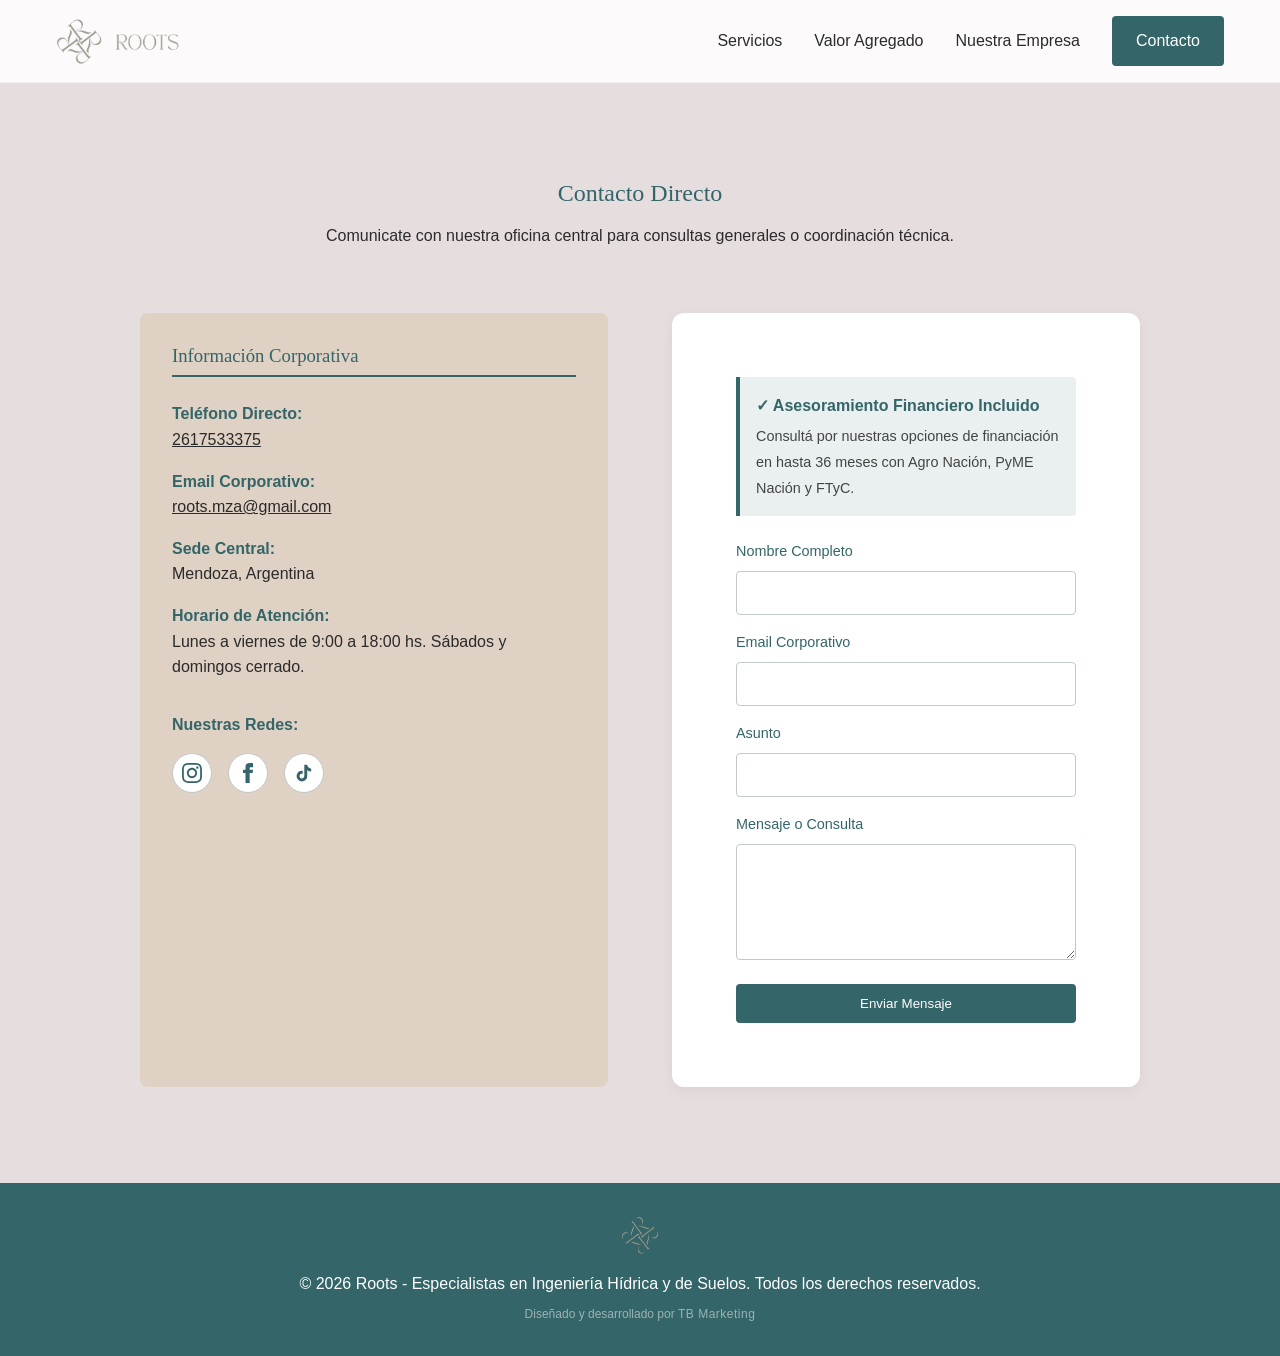
==== commit 7723bd64: "fix: update generic fallback text in HTML and implement WhatsApp redirection for contact form" ====
--- a/public/contacto.html
+++ b/public/contacto.html
@@ -59,22 +59,22 @@
                         
                         <div style="margin-bottom: 1rem;">
                             <strong style="color: var(--color-primary); display: block;">Teléfono Directo:</strong>
-                            <a href="https://wa.me/5492617533375" data-cms-text="phone" style="text-decoration: underline; color: inherit;">+54 9 261 555 1234</a>
+                            <a href="https://wa.me/5492617533375" data-cms-text="phone" style="text-decoration: underline; color: inherit;">2617533375</a>
                         </div>
                         
                         <div style="margin-bottom: 1rem;">
                             <strong style="color: var(--color-primary); display: block;">Email Corporativo:</strong>
-                            <a data-cms-text="email" href="mailto:roots.mza@gmail.com" style="text-decoration: underline;">operaciones@rootsingenieria.com</a>
+                            <a data-cms-text="email" href="mailto:roots.mza@gmail.com" style="text-decoration: underline;">roots.mza@gmail.com</a>
                         </div>
                         
                         <div style="margin-bottom: 1rem;">
                             <strong style="color: var(--color-primary); display: block;">Sede Central:</strong>
-                            <span data-cms-text="address">Parque Tecnológico Industrial<br>Mendoza, Argentina.</span>
+                            <span data-cms-text="address">Mendoza, Argentina</span>
                         </div>
                         
                         <div>
                             <strong style="color: var(--color-primary); display: block;">Horario de Atención:</strong>
-                            <span data-cms-text="hours">Lunes a Viernes, de 08:00 a 17:00 hs.</span>
+                            <span data-cms-text="hours">Lunes a viernes de 9:00 a 18:00 hs. Sábados y domingos cerrado.</span>
                         </div>
 
                         <!-- NUEVA SECCIÓN: Nuestras Redes -->
@@ -102,7 +102,7 @@
                             <strong data-cms-text="form_badge_title" style="color: var(--color-primary); display: block; margin-bottom: 0.3rem;">✓ Asesoramiento Financiero Incluido</strong>
                             <span data-cms-text="form_badge_text" style="font-size: 0.9rem; color: #444;">Consultá por nuestras opciones de financiación en hasta 36 meses con Agro Nación, PyME Nación y FTyC.</span>
                         </div>
-                        <form class="quote-form" action="#" method="POST">
+                        <form class="quote-form" action="#" method="POST" id="contactForm">
                             <div class="form-group-full">
                                 <label for="nombre_contacto" class="form-label">Nombre Completo</label>
                                 <input type="text" id="nombre_contacto" name="nombre_contacto" class="form-control" required>
@@ -151,6 +151,30 @@
             mobileToggle.addEventListener('click', toggleMenu);
             menuOverlay.addEventListener('click', toggleMenu);
         });
+
+        // Script para redirección de Formulario a WhatsApp
+        document.addEventListener('DOMContentLoaded', () => {
+            const contactForm = document.getElementById('contactForm');
+            if (contactForm) {
+                contactForm.addEventListener('submit', function(e) {
+                    e.preventDefault(); // Evita que recargue la página
+                    
+                    const nombre = document.getElementById('nombre_contacto').value;
+                    const email = document.getElementById('email_contacto').value;
+                    const asunto = document.getElementById('asunto').value;
+                    const mensaje = document.getElementById('mensaje').value;
+                    
+                    // Construir el mensaje de WhatsApp codificando los saltos de línea y el texto
+                    const textoWs = `¡Hola Roots Ingeniería!%0A%0AMi nombre es ${encodeURIComponent(nombre)}.%0A%0A*Asunto:* ${encodeURIComponent(asunto)}%0A*Email:* ${encodeURIComponent(email)}%0A*Mensaje:* ${encodeURIComponent(mensaje)}`;
+                    
+                    // URL de la API de WhatsApp con el número oficial
+                    const urlWhatsApp = `https://wa.me/5492617533375?text=${textoWs}`;
+                    
+                    // Redirigir a WhatsApp en nueva pestaña
+                    window.open(urlWhatsApp, '_blank');
+                });
+            }
+        });
     </script>
     <script src="/js/cms-core.js" defer></script>
 </body>
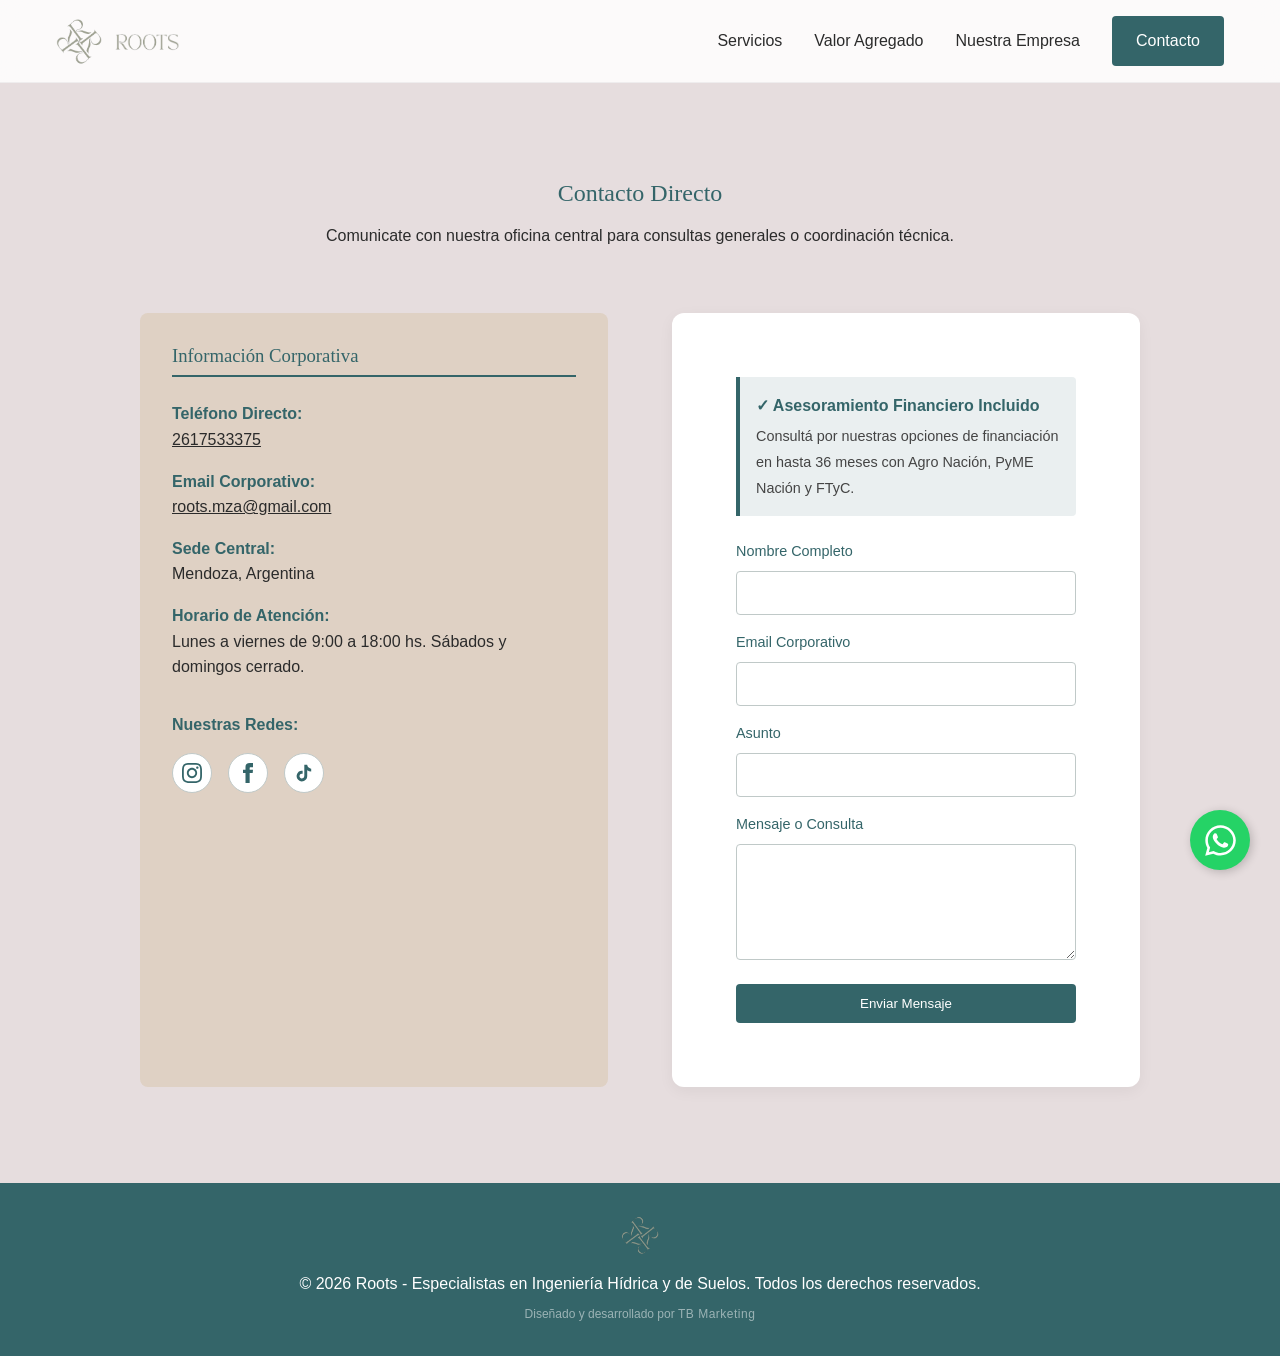
==== commit 6c87ffc7: "feat: implement global floating whatsapp button for CRO" ====
--- a/public/contacto.html
+++ b/public/contacto.html
@@ -177,5 +177,8 @@
         });
     </script>
     <script src="/js/cms-core.js" defer></script>
+    <a href="https://wa.me/5492617533375" class="whatsapp-float" target="_blank" rel="noopener noreferrer" aria-label="Contactar por WhatsApp">
+      <svg xmlns="http://www.w3.org/2000/svg" viewBox="0 0 448 512"><path d="M380.9 97.1C339 55.1 283.2 32 223.9 32c-122.4 0-222 99.6-222 222 0 39.1 10.2 77.3 29.6 111L0 480l117.7-30.9c32.4 17.7 68.9 27 106.1 27h.1c122.3 0 224.1-99.6 224.1-222 0-59.3-25.2-115-67.1-157zm-157 341.6c-33.2 0-65.7-8.9-94-25.7l-6.7-4-69.8 18.3L72 359.2l-4.4-7c-18.5-29.4-28.2-63.3-28.2-98.2 0-101.7 82.8-184.5 184.6-184.5 49.3 0 95.6 19.2 130.4 54.1 34.8 34.9 56.2 81.2 56.1 130.5 0 101.8-84.9 184.6-186.6 184.6zm101.2-138.2c-5.5-2.8-32.8-16.2-37.9-18-5.1-1.9-8.8-2.8-12.5 2.8-3.7 5.6-14.3 18-17.6 21.8-3.2 3.7-6.5 4.2-12 1.4-32.6-16.3-54-29.1-75.5-66-5.7-9.8 5.7-9.1 16.3-30.3 1.8-3.7.9-6.9-.5-9.7-1.4-2.8-12.5-30.1-17.1-41.2-4.5-10.8-9.1-9.3-12.5-9.5-3.2-.2-6.9-.2-10.6-.2-3.7 0-9.7 1.4-14.8 6.9-5.1 5.6-19.4 19-19.4 46.3 0 27.3 19.9 53.7 22.6 57.4 2.8 3.7 39.1 59.7 94.8 83.8 35.2 15.2 49 16.5 66.6 13.9 10.7-1.6 32.8-13.4 37.4-26.4 4.6-13 4.6-24.1 3.2-26.4-1.3-2.5-5-3.9-10.5-6.6z"/></svg>
+    </a>
 </body>
 </html>
--- a/public/style.css
+++ b/public/style.css
@@ -1092,3 +1092,50 @@
     z-index: 0;
     pointer-events: none;
 }
+
+/* --- Botón Flotante WhatsApp --- */
+.whatsapp-float {
+  position: fixed;
+  width: 60px;
+  height: 60px;
+  bottom: 30px;
+  right: 30px;
+  background-color: #25d366;
+  color: #FFF;
+  border-radius: 50px;
+  text-align: center;
+  box-shadow: 2px 2px 10px rgba(0,0,0,0.2);
+  z-index: 9999;
+  display: flex;
+  align-items: center;
+  justify-content: center;
+  transition: all 0.3s ease;
+  text-decoration: none;
+}
+
+.whatsapp-float:hover {
+  background-color: #128c7e;
+  transform: scale(1.05);
+  box-shadow: 2px 2px 15px rgba(0,0,0,0.3);
+}
+
+.whatsapp-float svg {
+  width: 35px;
+  height: 35px;
+  fill: white;
+}
+
+/* Ajuste responsivo para móviles */
+@media (max-width: 768px) {
+  .whatsapp-float {
+    width: 50px;
+    height: 50px;
+    bottom: 20px;
+    right: 20px;
+  }
+  .whatsapp-float svg {
+    width: 30px;
+    height: 30px;
+  }
+}
+
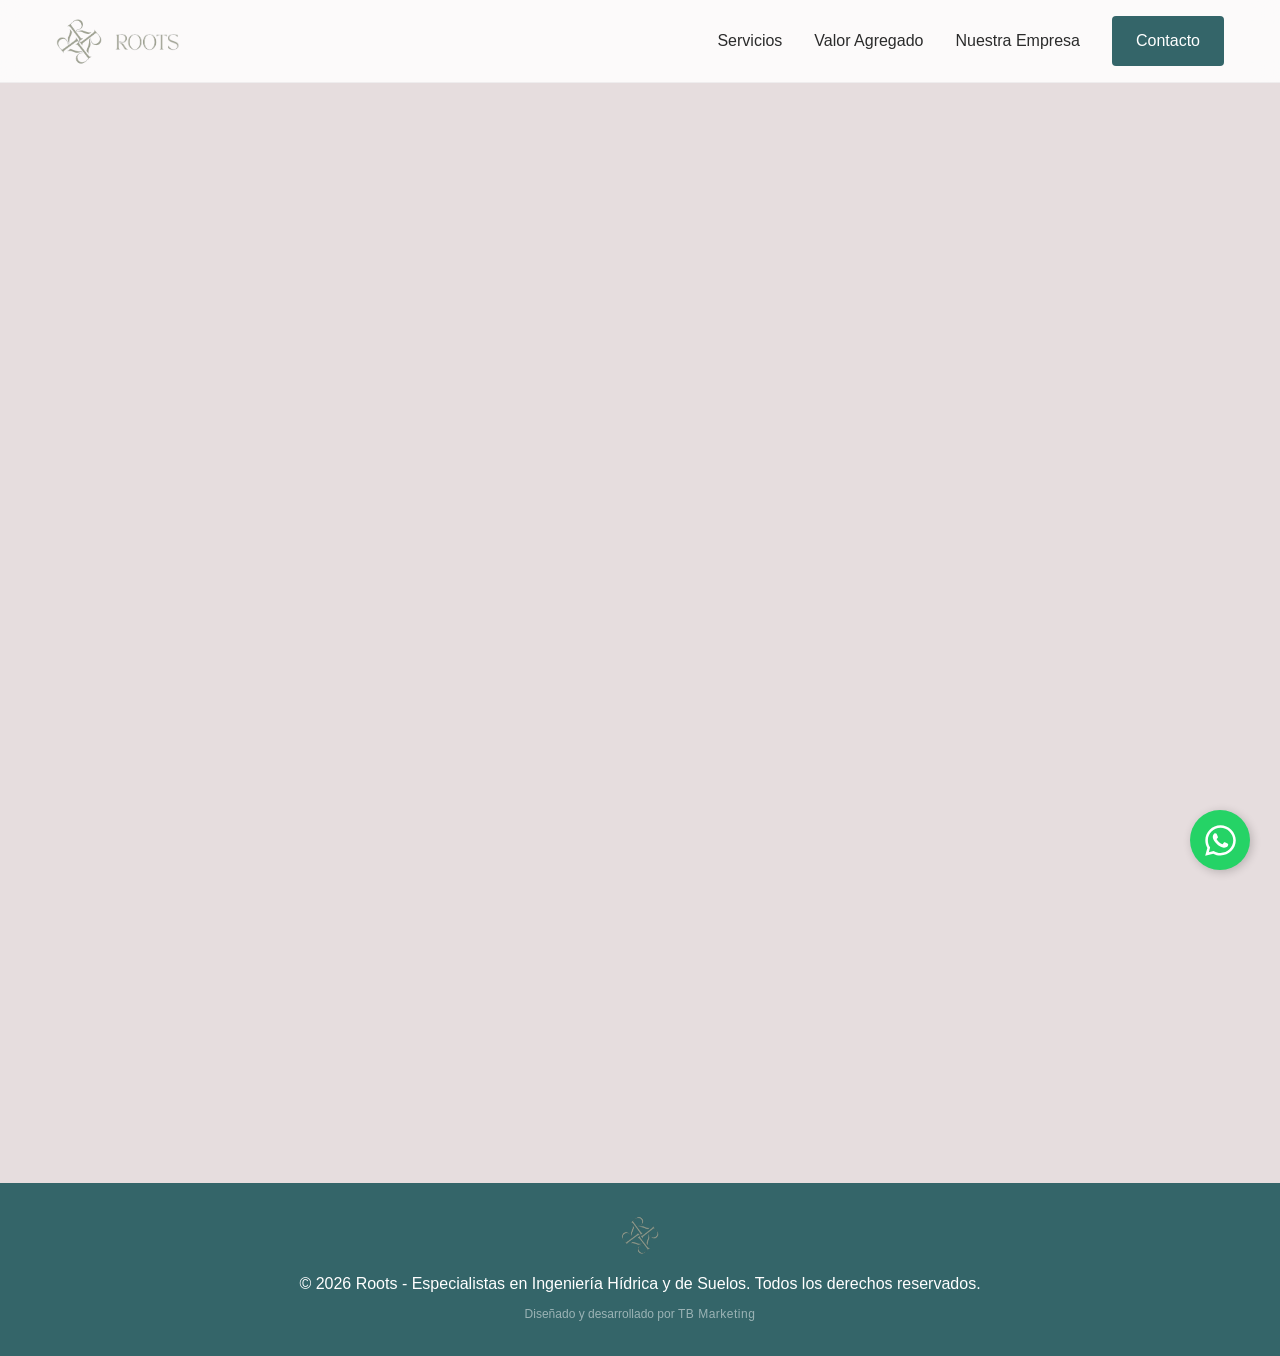
==== commit 529f09ca: "feat: implement intersection observer animations and hero video" ====
--- a/public/contacto.html
+++ b/public/contacto.html
@@ -47,14 +47,14 @@
     <main>
         <!-- Componente: Contacto -->
         <section class="contact-section" id="contacto">
-            <div class="container">
+            <div class="container fade-in-up">
                 <h1 data-cms-text="hero_title" style="text-align: center;">Contacto Directo</h1>
                 <p data-cms-text="hero_subtitle" style="text-align: center; margin-bottom: var(--spacing-lg);">Comunicate con nuestra oficina central para consultas generales o coordinación técnica.</p>
                 
                 <div style="display: grid; grid-template-columns: repeat(auto-fit, minmax(300px, 1fr)); gap: var(--spacing-lg); max-width: 1000px; margin: 0 auto;">
                     
                     <!-- Información de Contacto -->
-                    <div class="contact-info" style="background-color: var(--color-earth-light); padding: var(--spacing-md); border-radius: var(--radius-md);">
+                    <div class="contact-info fade-in-up" style="background-color: var(--color-earth-light); padding: var(--spacing-md); border-radius: var(--radius-md);">
                         <h3 data-cms-text="info_title" style="border-bottom: 2px solid var(--color-primary); padding-bottom: 0.5rem; margin-bottom: 1.5rem;">Información Corporativa</h3>
                         
                         <div style="margin-bottom: 1rem;">
@@ -97,7 +97,7 @@
                     </div>
                     
                     <!-- Formulario de Contacto Simple -->
-                    <div class="contact-form-wrapper quote-wrapper" style="margin: 0; max-width: 100%; box-shadow: 0 4px 15px rgba(0,0,0,0.05);">
+                    <div class="contact-form-wrapper quote-wrapper fade-in-up delay-100" style="margin: 0; max-width: 100%; box-shadow: 0 4px 15px rgba(0,0,0,0.05);">
                         <div class="finance-badge" style="background-color: rgba(52, 101, 105, 0.1); border-left: 4px solid var(--color-primary); padding: 1rem; margin-bottom: 1.5rem; border-radius: 0 var(--radius-sm) var(--radius-sm) 0;">
                             <strong data-cms-text="form_badge_title" style="color: var(--color-primary); display: block; margin-bottom: 0.3rem;">✓ Asesoramiento Financiero Incluido</strong>
                             <span data-cms-text="form_badge_text" style="font-size: 0.9rem; color: #444;">Consultá por nuestras opciones de financiación en hasta 36 meses con Agro Nación, PyME Nación y FTyC.</span>
@@ -177,6 +177,7 @@
         });
     </script>
     <script src="/js/cms-core.js" defer></script>
+    <script src="/js/animations.js" defer></script>
     <a href="https://wa.me/5492617533375" class="whatsapp-float" target="_blank" rel="noopener noreferrer" aria-label="Contactar por WhatsApp">
       <svg xmlns="http://www.w3.org/2000/svg" viewBox="0 0 448 512"><path d="M380.9 97.1C339 55.1 283.2 32 223.9 32c-122.4 0-222 99.6-222 222 0 39.1 10.2 77.3 29.6 111L0 480l117.7-30.9c32.4 17.7 68.9 27 106.1 27h.1c122.3 0 224.1-99.6 224.1-222 0-59.3-25.2-115-67.1-157zm-157 341.6c-33.2 0-65.7-8.9-94-25.7l-6.7-4-69.8 18.3L72 359.2l-4.4-7c-18.5-29.4-28.2-63.3-28.2-98.2 0-101.7 82.8-184.5 184.6-184.5 49.3 0 95.6 19.2 130.4 54.1 34.8 34.9 56.2 81.2 56.1 130.5 0 101.8-84.9 184.6-186.6 184.6zm101.2-138.2c-5.5-2.8-32.8-16.2-37.9-18-5.1-1.9-8.8-2.8-12.5 2.8-3.7 5.6-14.3 18-17.6 21.8-3.2 3.7-6.5 4.2-12 1.4-32.6-16.3-54-29.1-75.5-66-5.7-9.8 5.7-9.1 16.3-30.3 1.8-3.7.9-6.9-.5-9.7-1.4-2.8-12.5-30.1-17.1-41.2-4.5-10.8-9.1-9.3-12.5-9.5-3.2-.2-6.9-.2-10.6-.2-3.7 0-9.7 1.4-14.8 6.9-5.1 5.6-19.4 19-19.4 46.3 0 27.3 19.9 53.7 22.6 57.4 2.8 3.7 39.1 59.7 94.8 83.8 35.2 15.2 49 16.5 66.6 13.9 10.7-1.6 32.8-13.4 37.4-26.4 4.6-13 4.6-24.1 3.2-26.4-1.3-2.5-5-3.9-10.5-6.6z"/></svg>
     </a>
--- a/public/style.css
+++ b/public/style.css
@@ -1139,3 +1139,35 @@
   }
 }
 
+/* --- Background Video Hero --- */
+.hero-video-container {
+  position: absolute;
+  top: 0;
+  left: 0;
+  width: 100%;
+  height: 100%;
+  overflow: hidden;
+  z-index: -1;
+}
+.hero-video-container video {
+  width: 100%;
+  height: 100%;
+  object-fit: cover;
+  opacity: 0.6; /* Ajusta para que el texto sea legible */
+}
+
+/* --- Scroll Animations --- */
+.fade-in-up {
+  opacity: 0;
+  transform: translateY(40px);
+  transition: opacity 0.8s ease-out, transform 0.8s ease-out;
+  will-change: opacity, transform;
+}
+.fade-in-up.is-visible {
+  opacity: 1;
+  transform: translateY(0);
+}
+/* Delay para elementos en grupo (ej. tarjetas de servicios) */
+.delay-100 { transition-delay: 100ms; }
+.delay-200 { transition-delay: 200ms; }
+.delay-300 { transition-delay: 300ms; }
